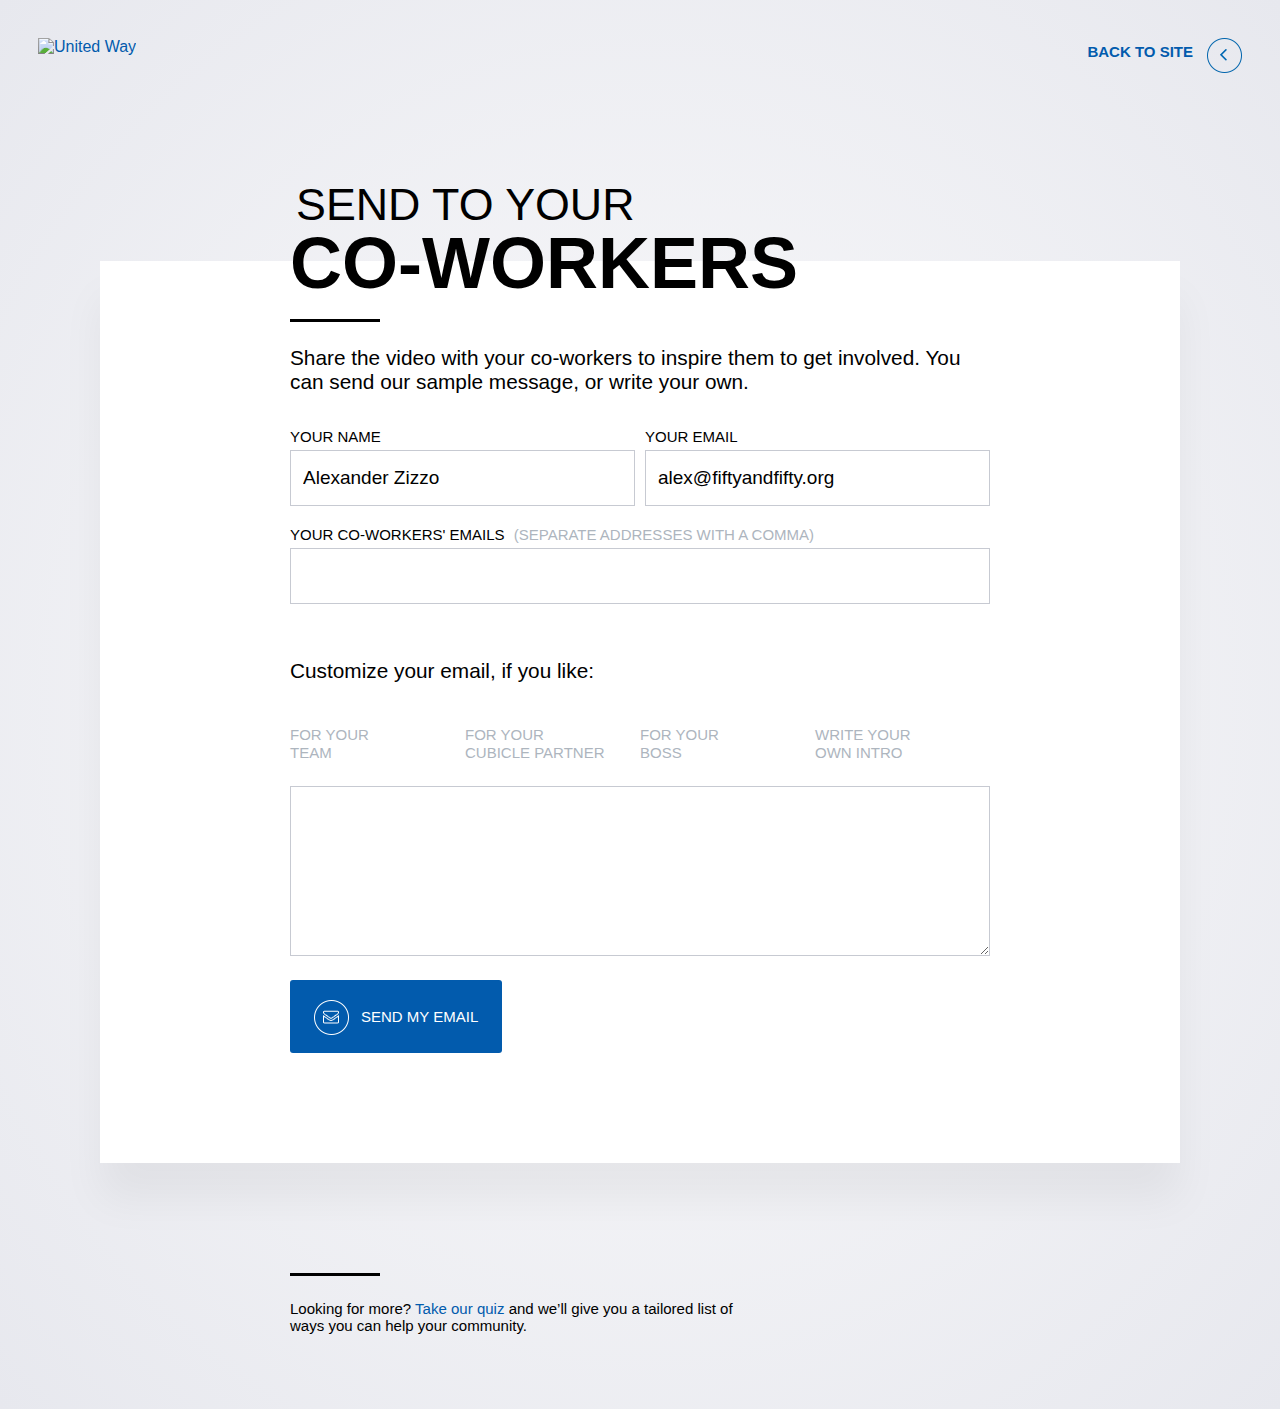
==== index.html @ 3c41276c "index" ====
<!DOCTYPE html>
<html>
<head>
  <meta charset="utf-8">
  <meta http-equiv="X-UA-Compatible" content="IE=edge">
  <title>UWW Email Template</title>
  <meta name="description" content="">
  <meta name="viewport" content="width=device-width, initial-scale=1">

  <!-- Stylesheets -->
  <link rel="stylesheet" href="style.css">

</head>
<body>


<div id="header" class="header">
  <div class="row">
    <div class="col-6">
      <a href="http://unitedway.org" class="header__logo">
        <img src="http://images.contentful.com/464hv7igjsl2/7IkcBTiaIg2Gm2mkK4gm8c/7d281970d7118f7f99c68ea3fbec78ea/logo--worldwide.png" alt="United Way">
      </a>
    </div>
    <div class="col-6 text-right">
      <div class="header__action">
        <a class="btn btn--back" href="javascript:window.history.go(-1);">
          <i></i>
          <span>Back To Site</span>
        </a>
      </div>
    </div>
  </div>
</div>


<div class="container">
  
  <div class="page">
    <div class="page__inner">
      
      <header class="page__header">
        <div class="page__title">
          <h3>SEND TO YOUR</h3>
          <h1>CO-WORKERS</h1>
          <hr>
        </div>
        <div class="page__desc">
          <h5>Share the video with your co-workers to inspire them to get involved. You can send our sample message, or write your own. </h5>
        </div>
      </header>



      <form method='post' action='http://pub.s7.exacttarget.com/llqs3euimk5'>
        <div class="row row--gutters">
          <div class="col-6 col-sm-6">
            <label for="textFromName">YOUR NAME</label>
            <input class="input input--full" type="text" id="textFromName" name="textFromName" value="Alexander Zizzo">
          </div>
          <div class="col-6 col-sm-6">
            <label for="textFromEmail">YOUR EMAIL</label>
            <input class="input input--full" type="text" id="textFromEmail" name="textFromEmail" value="alex@fiftyandfifty.org">
          </div>
        </div>
        <div class="row">
          <label for="txtEmail">YOUR CO-WORKERS' EMAILS <span>(SEPARATE ADDRESSES WITH A COMMA)</span> </label>
          <input class="input input--full" type="text" id="txtEmail" name="txtEmail">
        </div>

        <h5 class="form__subheader">Customize your email, if you like:</h5>

        <div id="presets" class="presets row">
          <div class="preset col-3 col-sm-3" data-preset-id="0">For Your <br/> Team</div>
          <div class="preset col-3 col-sm-3" data-preset-id="1">For Your <br/> Cubicle Partner</div>
          <div class="preset col-3 col-sm-3" data-preset-id="2">For Your <br/> Boss</div>
          <div class="preset col-3 col-sm-3" data-preset-id="3">Write Your <br/> Own Intro</div>
        </div>
        
        <div class="row">
          <textarea class="textarea textarea--full" placeholder="" id="txtHTML" name="txtHTML"></textarea>
        </div>

        <input type="hidden" id="txtMsgType" name="txtMsgType" value="team"/>

        <button type="submit" class="btn btn--primary btn--icon btn--submit">
          <i></i>
          <span>Send My Email</span>
        </button>
  
      </form>


    </div>
  </div>
  


</div>

<div id="footer" class="footer">
  <div class="container container--small">
    <div class="row">
      <div class="footer__left col-8 col-sm-8">
        <hr>
        <p class="footer__text">Looking for more? <a href="/quiz/">Take our quiz</a> and we’ll give you a tailored list of <br/> ways you can help your community. </p>
      </div>
      <div class="col-4 text-right"></div>
    </div>
  </div>
</div>


<script src="https://cdnjs.cloudflare.com/ajax/libs/zepto/1.2.0/zepto.min.js"></script>
<script>
  (function($){

    var $el = {
      presets: $('#presets'),
      preset: $('.preset'),

      form: {
        textarea: $('#txtHTML')
      }
    };

    var messages = [
      "Hey! \n\nOne of my favorite things about working here is being surrounded by people (like you!) who are passionate about making our community a better place to live, learn, and work. \n\nThat's why I was inspired by this video that United Way//[[LUW]] put together -- itís about how we can make life-changing moments happen for our neighbors. Together, we can fight for the education, health and financial stability of everyone in our community.  Together we can come together to make a real difference. \n\nWatch this video to learn more, and then add your name to join our team in making your moment count!",
      "Howdy there (work) neighbor! \n\nI just saw this video that United Way/[[LUW]] put together and thought youíd want to check it out, too -- itís about how we can make life-changing moments happen right here in our community. \n\nTogether, with United Way, we can fight for the health, education, and financial stability of everyone in our community.  Letís recruit more of our co-workers to join us and make a real difference! \n\nWatch this video to learn more, and then add your name to join me in making your moment count!",
      "Hey there, \n\nI appreciate your leadership on creating a culture at this company of giving back to our community. \n\nThat's why I wanted to pass along this video that United Way//[[LUW]] put together -- it shows how our organization can come together to make life-changing moments happen and make a real difference on problems from health and education to financial stability. \n\nPlease watch this video to learn more, and then add your name to lead our office in making moments that matter!",
      ""
    ];

    /**
     * Apply Preset
     * 
     * @param  {Element} element 
     * @param  {Number} i       
     */
    applyPreset = function(element, i) {
      $el.form.textarea.html( messages[i] );
      $el.presets.find('.preset').removeClass('preset--active')
      element.addClass('preset--active')
    }

    // Event binding
    $el.presets.find('.preset').on('click', function (event) {
      event.preventDefault()

      var $this = $(this),
          id    = $this.data('preset-id');

      applyPreset( $this, id );

    })

    // Set default
    applyPreset( $el.preset.eq(0), 0 );

  })(Zepto);


</script>

</body>
</html>
---- style.css ----
html {
  box-sizing: border-box;
}

*, *:before, *:after {
  box-sizing: inherit;
}

body {
  background: #fbfbfc;
  background: -moz-radial-gradient(center, ellipse cover, #fbfbfc 0%, #e7e8ee 100%);
  background: -webkit-radial-gradient(center, ellipse cover, #fbfbfc 0%, #e7e8ee 100%);
  background: radial-gradient(ellipse at center, #fbfbfc 0%, #e7e8ee 100%);
  filter: progid:DXImageTransform.Microsoft.gradient( startColorstr='#fbfbfc', endColorstr='#e7e8ee',GradientType=1 );
  font-family: "Meta Pro", "Helvetica Neue", Helvetica, Arial, sans-serif;
  font-size: 16px;
  font-weight: 300;
}

/**
 * Typography
 */
h1 {
  line-height: 1;
  margin: 0;
  font-weight: bold;
  text-transform: uppercase;
  font-size: 75px;
  font-size: 4.5em;
}

h3 {
  line-height: 1;
  margin: 0;
  text-transform: uppercase;
  font-weight: 300;
  font-size: 45px;
  font-size: 2.8em;
}

h5 {
  font-size: 21px;
  font-size: 1.3em;
  font-weight: 300;
}

p {
  font-size: 15px;
  font-size: 0.94em;
}

hr {
  width: 90px;
  height: 3px;
  border: 0;
  margin: 20px 0;
  background-color: #000000;
  display: inline-block;
}

a {
  color: #025bad;
  text-decoration: none;
}

/**
 * Grid
 */
.container {
  max-width: 1080px;
  margin: 0 auto;
}
.container.container--small {
  max-width: 700px;
}

/**
 * Columns
 */
.col-1 {
  width: 8.33333%;
  float: left;
}

.col-push-1 {
  position: relative;
  left: 8.33333%;
}

.col-pull-1 {
  position: relative;
  right: 8.33333%;
}

.col-2 {
  width: 16.66667%;
  float: left;
}

.col-push-2 {
  position: relative;
  left: 16.66667%;
}

.col-pull-2 {
  position: relative;
  right: 16.66667%;
}

.col-3 {
  width: 25%;
  float: left;
}

.col-push-3 {
  position: relative;
  left: 25%;
}

.col-pull-3 {
  position: relative;
  right: 25%;
}

.col-4 {
  width: 33.33333%;
  float: left;
}

.col-push-4 {
  position: relative;
  left: 33.33333%;
}

.col-pull-4 {
  position: relative;
  right: 33.33333%;
}

.col-5 {
  width: 41.66667%;
  float: left;
}

.col-push-5 {
  position: relative;
  left: 41.66667%;
}

.col-pull-5 {
  position: relative;
  right: 41.66667%;
}

.col-6 {
  width: 50%;
  float: left;
}

.col-push-6 {
  position: relative;
  left: 50%;
}

.col-pull-6 {
  position: relative;
  right: 50%;
}

.col-7 {
  width: 58.33333%;
  float: left;
}

.col-push-7 {
  position: relative;
  left: 58.33333%;
}

.col-pull-7 {
  position: relative;
  right: 58.33333%;
}

.col-8 {
  width: 66.66667%;
  float: left;
}

.col-push-8 {
  position: relative;
  left: 66.66667%;
}

.col-pull-8 {
  position: relative;
  right: 66.66667%;
}

.col-9 {
  width: 75%;
  float: left;
}

.col-push-9 {
  position: relative;
  left: 75%;
}

.col-pull-9 {
  position: relative;
  right: 75%;
}

.col-10 {
  width: 83.33333%;
  float: left;
}

.col-push-10 {
  position: relative;
  left: 83.33333%;
}

.col-pull-10 {
  position: relative;
  right: 83.33333%;
}

.col-11 {
  width: 91.66667%;
  float: left;
}

.col-push-11 {
  position: relative;
  left: 91.66667%;
}

.col-pull-11 {
  position: relative;
  right: 91.66667%;
}

.col-12 {
  width: 100%;
  float: left;
}

.col-push-12 {
  position: relative;
  left: 100%;
}

.col-pull-12 {
  position: relative;
  right: 100%;
}

/**
 * Rows
 */
.row {
  margin: 0 0 20px 0;
}
.row:after {
  content: "";
  display: table;
  clear: both;
}

.row--gutters {
  margin-left: -5px;
  margin-right: -5px;
}
.row--gutters:after {
  content: "";
  display: table;
  clear: both;
}
.row--gutters *[class^="col-"] {
  padding-left: 5px;
  padding-right: 5px;
}

.text-left {
  text-align: left;
}

.text-center {
  text-align: center;
}

.text-right {
  text-align: right;
}

/**
 * Header
 */
.header {
  padding: 30px;
}

.header__logo {
  display: inline-block;
}
.header__logo img {
  max-height: 50px;
  width: auto;
}

.header__action {
  display: inline-block;
  color: #025bad;
  font-weight: bold;
  text-transform: uppercase;
}

/**
 * Page
 */
.page {
  margin-top: 120px;
  margin-bottom: 90px;
  background-color: #fff;
  padding: 50px;
  box-shadow: 0px 37px 40px 0px rgba(0, 0, 0, 0.05);
}

.page__inner {
  max-width: 700px;
  margin: 0 auto;
  padding-bottom: 60px;
}

.page__header {
  position: relative;
  width: 100%;
}
.page__header h3 {
  margin-left: 6px;
}

.page__title {
  position: absolute;
  bottom: 100%;
}

/**
 * Forms
 */
.form__subheader {
  margin: 55px 0 35px 0;
}

label {
  display: block;
  font-size: 15px;
  margin: 0 0 5px 0;
}
label span {
  color: #adb5be;
  margin-left: 5px;
}

input, textarea {
  border: 1px solid #c7cad2;
  padding: 0 12px;
  font-size: 19px;
  font-weight: 300;
  color: #000000;
  font-family: "Myriad Pro", Helvetica, Arial, sans-serif;
}
input:focus, textarea:focus {
  border: 1px solid #000000;
  outline: none;
}

textarea {
  width: 100%;
  min-height: 170px;
  padding: 30px;
  font-size: 16px;
}

input {
  height: 56px;
  max-height: 56px;
}
input:focus {
  color: #025bad;
}

.input.input--full {
  width: 100%;
}

.presets {
  margin-bottom: 25px;
}

.preset {
  padding: 5px 5px 0 0;
  position: relative;
  font-size: 15px;
  line-height: 1.15;
  color: #adb5be;
  border-top: 3px solid transparent;
  text-transform: uppercase;
  cursor: pointer;
  transition: all 150ms ease-in-out;
}
.preset:before {
  transition: all 100ms ease-in-out;
}
.preset:hover {
  color: #025bad;
}
.preset:before {
  content: '';
  position: absolute;
  width: 100px;
  height: 4px;
  left: 0;
  top: -8px;
  background-color: transparent;
}
.preset.preset--active {
  color: #025bad;
}
.preset.preset--active:before {
  background-color: #025bad;
}

/**
 * Button
 */
.btn {
  border: none;
  outline: none;
  padding: 20px 24px 18px 24px;
  text-transform: uppercase;
  font-size: 15px;
  font-weight: 300;
  cursor: pointer;
  transition: all 150ms ease-in-out;
}
.btn.btn--primary {
  background-color: #025bad;
  color: #ffffff;
  border-radius: 3px;
}
.btn.btn--primary:hover {
  background-color: #025099;
}
.btn.btn--back {
  font-weight: bold;
}
.btn.btn--back:after {
  content: "";
  display: table;
  clear: both;
}
.btn.btn--back i {
  position: relative;
  float: right;
  display: inline-block;
  width: 35px;
  height: 35px;
  margin: 0 0 0 14px;
  background-position: 50% 50%;
  background-size: auto auto;
  background-image: url("[data-uri]");
}
.btn.btn--back span {
  position: relative;
  top: 5px;
  display: inline-block;
}
.btn.btn--icon:after {
  content: "";
  display: table;
  clear: both;
}
.btn.btn--icon i {
  position: relative;
  float: left;
  display: inline-block;
  width: 35px;
  height: 35px;
  margin: 0 12px 0 0;
  background-position: 50% 50%;
  background-size: auto auto;
  background-image: url("[data-uri]");
}
.btn.btn--icon span {
  position: relative;
  top: 8px;
  display: inline-block;
}

.footer {
  margin-bottom: 60px;
}

.footer__left hr {
  margin-bottom: 5px;
}

@media only screen and (min-device-width: 320px) and (max-device-width: 480px) and (-webkit-min-device-pixel-ratio: 2) {
  h1 {
    font-size: 2.3em;
  }

  h3 {
    font-size: 1.5em;
  }

  h5 {
    font-size: 1.15em;
  }

  .header {
    padding: 20px;
  }

  .header__action {
    position: relative;
    top: 8px;
    font-size: 13px;
  }

  .page {
    margin-top: 50px;
    margin-bottom: 30px;
    padding: 30px;
  }

  .page__inner {
    padding-bottom: 20px;
  }

  .col-sm-6, .col-sm-3, .col-sm-8 {
    width: 100%;
  }

  .preset {
    height: 50px;
  }
  .preset br {
    display: none;
  }

  input {
    margin-bottom: 10px;
  }

  textarea {
    padding: 15px;
  }

  .footer {
    padding: 20px;
    margin: 0;
  }
}




@font-face {
  font-family: Meta Pro;
  src: url("http://makeyourmoment.org/shared/assets/fonts/metapro/MetaPro-Light.eot");
  src: url("http://makeyourmoment.org/shared/assets/fonts/metapro/MetaPro-Light.eot?#iefix") format("embedded-opentype"), url("http://makeyourmoment.org/shared/assets/fonts/metapro/MetaPro-Light.woff") format("woff"), url("http://makeyourmoment.org/shared/assets/fonts/metapro/MetaPro-Light.ttf") format("truetype"), url("http://makeyourmoment.org/shared/assets/fonts/metapro/MetaPro-Light.svg#Meta Pro") format("svg");
  font-style: normal;
  font-weight: 300;
}
@font-face {
  font-family: Meta Pro;
  src: url("http://makeyourmoment.org/shared/assets/fonts/metapro/MetaPro-Bold.eot");
  src: url("http://makeyourmoment.org/shared/assets/fonts/metapro/MetaPro-Bold.eot?#iefix") format("embedded-opentype"), url("http://makeyourmoment.org/shared/assets/fonts/metapro/MetaPro-Bold.woff") format("woff"), url("http://makeyourmoment.org/shared/assets/fonts/metapro/MetaPro-Bold.ttf") format("truetype"), url("http://makeyourmoment.org/shared/assets/fonts/metapro/MetaPro-Bold.svg#Meta Pro") format("svg");
  font-style: normal;
  font-weight: bold;
}
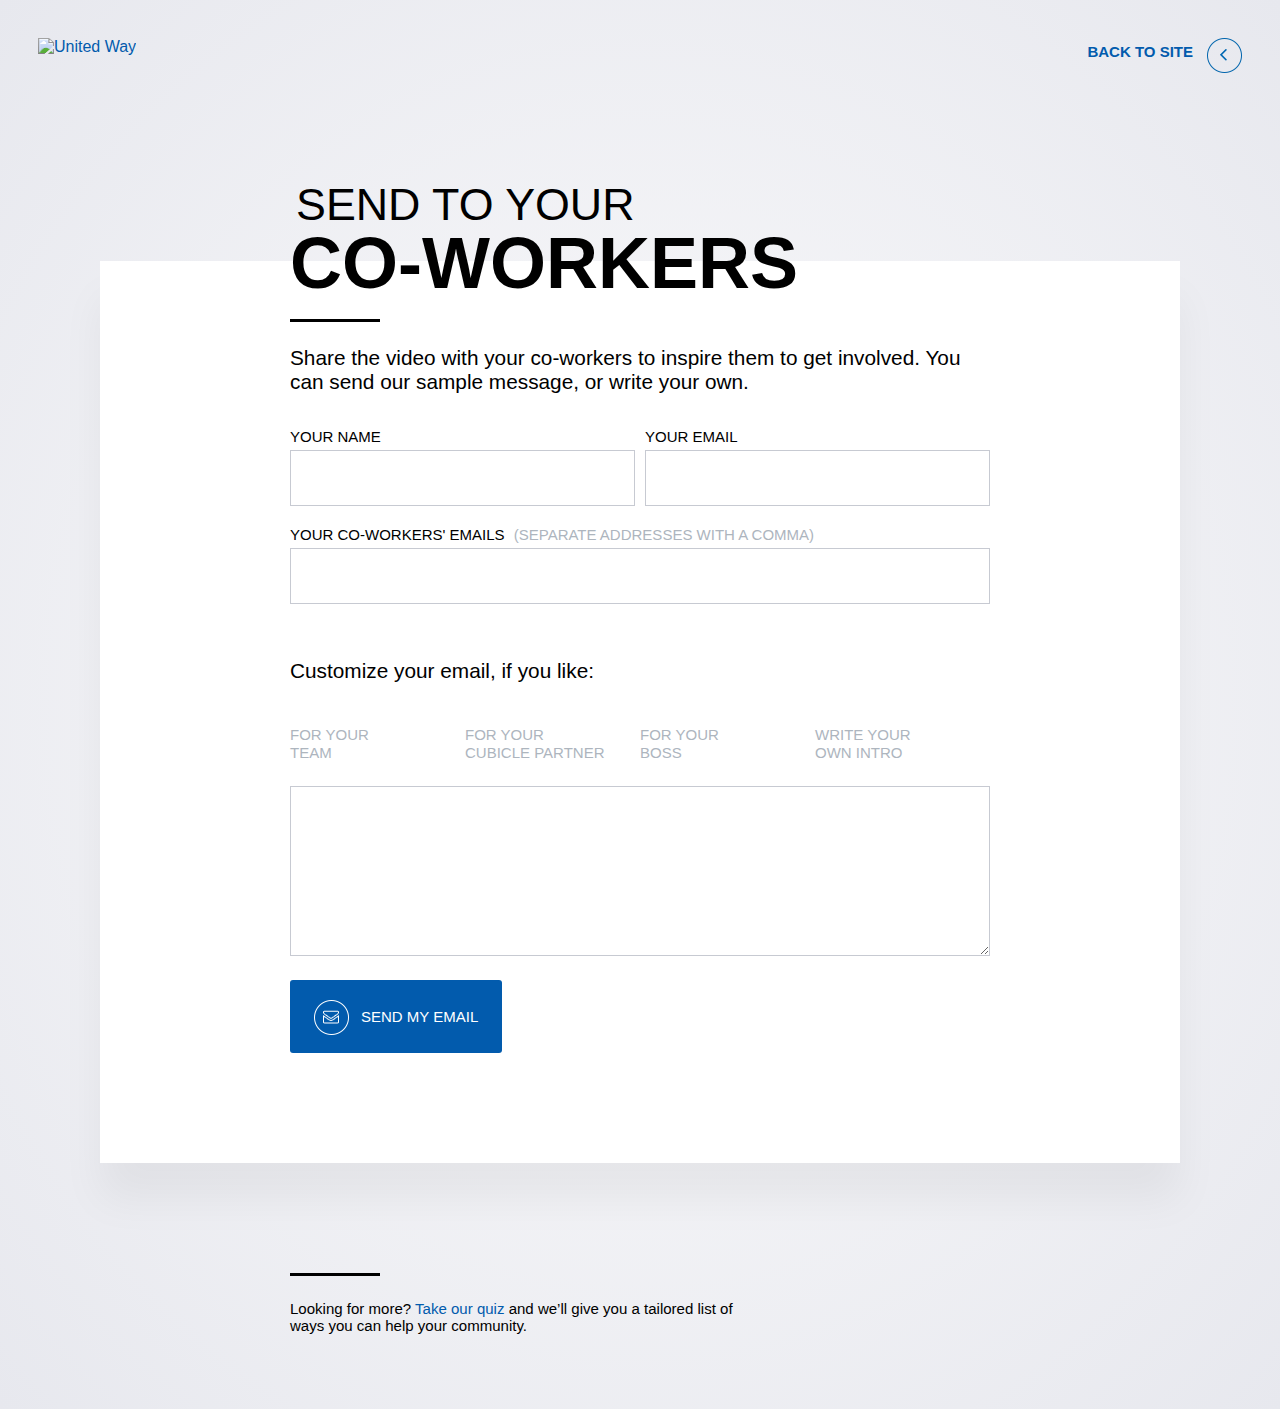
==== commit ae92af63: "Update index.html" ====
--- a/index.html
+++ b/index.html
@@ -56,11 +56,11 @@
         <div class="row row--gutters">
           <div class="col-6 col-sm-6">
             <label for="textFromName">YOUR NAME</label>
-            <input class="input input--full" type="text" id="textFromName" name="textFromName" value="Alexander Zizzo">
+            <input class="input input--full" type="text" id="textFromName" name="textFromName" value="">
           </div>
           <div class="col-6 col-sm-6">
             <label for="textFromEmail">YOUR EMAIL</label>
-            <input class="input input--full" type="text" id="textFromEmail" name="textFromEmail" value="alex@fiftyandfifty.org">
+            <input class="input input--full" type="email" id="textFromEmail" name="textFromEmail" value="">
           </div>
         </div>
         <div class="row">
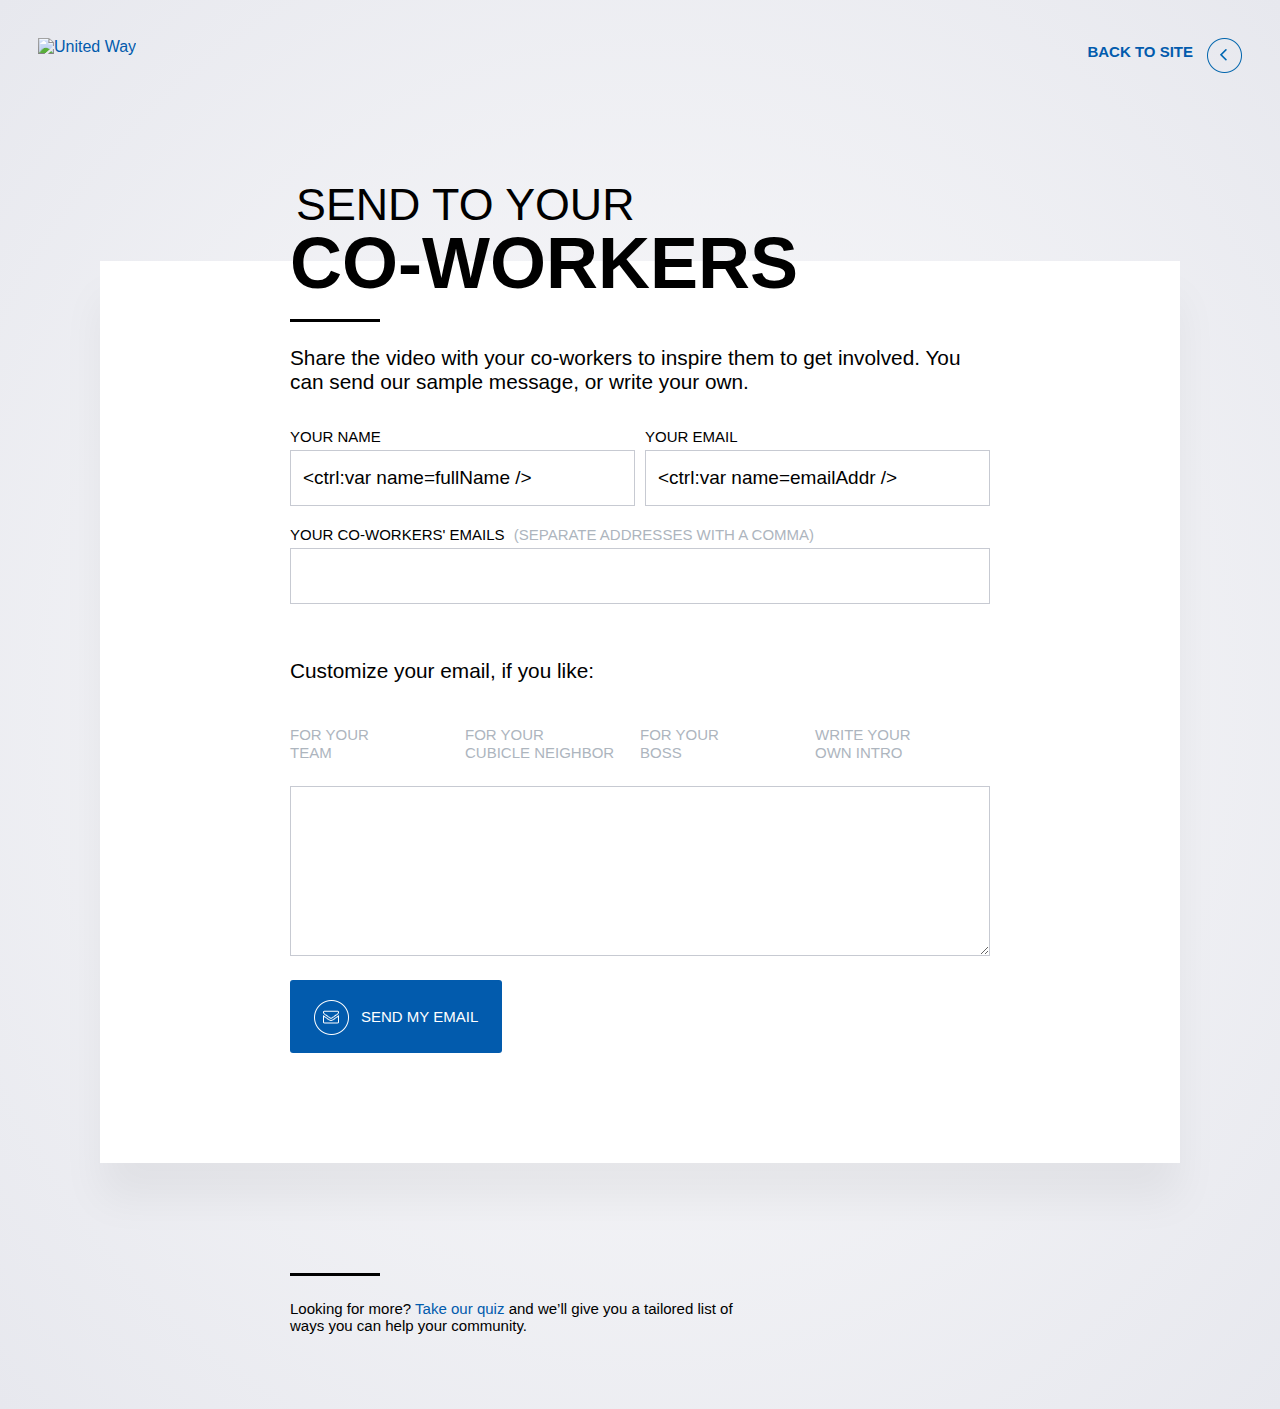
==== commit 0504d284: "copy changes" ====
--- a/index.html
+++ b/index.html
@@ -1,15 +1,601 @@
-
 <!DOCTYPE html>
 <html>
 <head>
   <meta charset="utf-8">
   <meta http-equiv="X-UA-Compatible" content="IE=edge">
-  <title>UWW Email Template</title>
+  <title>UWW Make Your Moment</title>
   <meta name="description" content="">
   <meta name="viewport" content="width=device-width, initial-scale=1">
 
   <!-- Stylesheets -->
-  <link rel="stylesheet" href="style.css">
+  <style>
+    html {
+      box-sizing: border-box;
+    }
+
+    *, *:before, *:after {
+      box-sizing: inherit;
+    }
+
+    body {
+      background: #fbfbfc;
+      background: -moz-radial-gradient(center, ellipse cover, #fbfbfc 0%, #e7e8ee 100%);
+      background: -webkit-radial-gradient(center, ellipse cover, #fbfbfc 0%, #e7e8ee 100%);
+      background: radial-gradient(ellipse at center, #fbfbfc 0%, #e7e8ee 100%);
+      filter: progid:DXImageTransform.Microsoft.gradient( startColorstr='#fbfbfc', endColorstr='#e7e8ee',GradientType=1 );
+      font-family: "Meta Pro", "Helvetica Neue", Helvetica, Arial, sans-serif;
+      font-size: 16px;
+      font-weight: 300;
+    }
+
+    /**
+     * Typography
+     */
+    h1 {
+      line-height: 1;
+      margin: 0;
+      font-weight: bold;
+      text-transform: uppercase;
+      font-size: 75px;
+      font-size: 4.5em;
+    }
+
+    h3 {
+      line-height: 1;
+      margin: 0;
+      text-transform: uppercase;
+      font-weight: 300;
+      font-size: 45px;
+      font-size: 2.8em;
+    }
+
+    h5 {
+      font-size: 21px;
+      font-size: 1.3em;
+      font-weight: 300;
+    }
+
+    p {
+      font-size: 15px;
+      font-size: 0.94em;
+    }
+
+    hr {
+      width: 90px;
+      height: 3px;
+      border: 0;
+      margin: 20px 0;
+      background-color: #000000;
+      display: inline-block;
+    }
+
+    a {
+      color: #025bad;
+      text-decoration: none;
+    }
+
+    /**
+     * Grid
+     */
+    .container {
+      max-width: 1080px;
+      margin: 0 auto;
+    }
+    .container.container--small {
+      max-width: 700px;
+    }
+
+    /**
+     * Columns
+     */
+    .col-1 {
+      width: 8.33333%;
+      float: left;
+    }
+
+    .col-push-1 {
+      position: relative;
+      left: 8.33333%;
+    }
+
+    .col-pull-1 {
+      position: relative;
+      right: 8.33333%;
+    }
+
+    .col-2 {
+      width: 16.66667%;
+      float: left;
+    }
+
+    .col-push-2 {
+      position: relative;
+      left: 16.66667%;
+    }
+
+    .col-pull-2 {
+      position: relative;
+      right: 16.66667%;
+    }
+
+    .col-3 {
+      width: 25%;
+      float: left;
+    }
+
+    .col-push-3 {
+      position: relative;
+      left: 25%;
+    }
+
+    .col-pull-3 {
+      position: relative;
+      right: 25%;
+    }
+
+    .col-4 {
+      width: 33.33333%;
+      float: left;
+    }
+
+    .col-push-4 {
+      position: relative;
+      left: 33.33333%;
+    }
+
+    .col-pull-4 {
+      position: relative;
+      right: 33.33333%;
+    }
+
+    .col-5 {
+      width: 41.66667%;
+      float: left;
+    }
+
+    .col-push-5 {
+      position: relative;
+      left: 41.66667%;
+    }
+
+    .col-pull-5 {
+      position: relative;
+      right: 41.66667%;
+    }
+
+    .col-6 {
+      width: 50%;
+      float: left;
+    }
+
+    .col-push-6 {
+      position: relative;
+      left: 50%;
+    }
+
+    .col-pull-6 {
+      position: relative;
+      right: 50%;
+    }
+
+    .col-7 {
+      width: 58.33333%;
+      float: left;
+    }
+
+    .col-push-7 {
+      position: relative;
+      left: 58.33333%;
+    }
+
+    .col-pull-7 {
+      position: relative;
+      right: 58.33333%;
+    }
+
+    .col-8 {
+      width: 66.66667%;
+      float: left;
+    }
+
+    .col-push-8 {
+      position: relative;
+      left: 66.66667%;
+    }
+
+    .col-pull-8 {
+      position: relative;
+      right: 66.66667%;
+    }
+
+    .col-9 {
+      width: 75%;
+      float: left;
+    }
+
+    .col-push-9 {
+      position: relative;
+      left: 75%;
+    }
+
+    .col-pull-9 {
+      position: relative;
+      right: 75%;
+    }
+
+    .col-10 {
+      width: 83.33333%;
+      float: left;
+    }
+
+    .col-push-10 {
+      position: relative;
+      left: 83.33333%;
+    }
+
+    .col-pull-10 {
+      position: relative;
+      right: 83.33333%;
+    }
+
+    .col-11 {
+      width: 91.66667%;
+      float: left;
+    }
+
+    .col-push-11 {
+      position: relative;
+      left: 91.66667%;
+    }
+
+    .col-pull-11 {
+      position: relative;
+      right: 91.66667%;
+    }
+
+    .col-12 {
+      width: 100%;
+      float: left;
+    }
+
+    .col-push-12 {
+      position: relative;
+      left: 100%;
+    }
+
+    .col-pull-12 {
+      position: relative;
+      right: 100%;
+    }
+
+    /**
+     * Rows
+     */
+    .row {
+      margin: 0 0 20px 0;
+    }
+    .row:after {
+      content: "";
+      display: table;
+      clear: both;
+    }
+
+    .row--gutters {
+      margin-left: -5px;
+      margin-right: -5px;
+    }
+    .row--gutters:after {
+      content: "";
+      display: table;
+      clear: both;
+    }
+    .row--gutters *[class^="col-"] {
+      padding-left: 5px;
+      padding-right: 5px;
+    }
+
+    .text-left {
+      text-align: left;
+    }
+
+    .text-center {
+      text-align: center;
+    }
+
+    .text-right {
+      text-align: right;
+    }
+
+    /**
+     * Header
+     */
+    .header {
+      padding: 30px;
+    }
+
+    .header__logo {
+      display: inline-block;
+    }
+    .header__logo img {
+      max-height: 50px;
+      width: auto;
+    }
+
+    .header__action {
+      display: inline-block;
+      color: #025bad;
+      font-weight: bold;
+      text-transform: uppercase;
+    }
+
+    /**
+     * Page
+     */
+    .page {
+      margin-top: 120px;
+      margin-bottom: 90px;
+      background-color: #fff;
+      padding: 50px;
+      box-shadow: 0px 37px 40px 0px rgba(0, 0, 0, 0.05);
+    }
+
+    .page__inner {
+      max-width: 700px;
+      margin: 0 auto;
+      padding-bottom: 60px;
+    }
+
+    .page__header {
+      position: relative;
+      width: 100%;
+    }
+    .page__header h3 {
+      margin-left: 6px;
+    }
+
+    .page__title {
+      position: absolute;
+      bottom: 100%;
+    }
+
+    /**
+     * Forms
+     */
+    .form__subheader {
+      margin: 55px 0 35px 0;
+    }
+
+    label {
+      display: block;
+      font-size: 15px;
+      margin: 0 0 5px 0;
+    }
+    label span {
+      color: #adb5be;
+      margin-left: 5px;
+    }
+
+    input, textarea {
+      border: 1px solid #c7cad2;
+      padding: 0 12px;
+      font-size: 19px;
+      font-weight: 300;
+      color: #000000;
+      font-family: "Myriad Pro", Helvetica, Arial, sans-serif;
+    }
+    input:focus, textarea:focus {
+      border: 1px solid #000000;
+      outline: none;
+    }
+
+    textarea {
+      width: 100%;
+      min-height: 170px;
+      padding: 30px;
+      font-size: 16px;
+    }
+
+    input {
+      height: 56px;
+      max-height: 56px;
+    }
+    input:focus {
+      color: #025bad;
+    }
+
+    .input.input--full {
+      width: 100%;
+    }
+
+    .presets {
+      margin-bottom: 25px;
+    }
+
+    .preset {
+      padding: 5px 5px 0 0;
+      position: relative;
+      font-size: 15px;
+      line-height: 1.15;
+      color: #adb5be;
+      border-top: 3px solid transparent;
+      text-transform: uppercase;
+      cursor: pointer;
+      transition: all 150ms ease-in-out;
+    }
+    .preset:before {
+      transition: all 100ms ease-in-out;
+    }
+    .preset:hover {
+      color: #025bad;
+    }
+    .preset:before {
+      content: '';
+      position: absolute;
+      width: 100px;
+      height: 4px;
+      left: 0;
+      top: -8px;
+      background-color: transparent;
+    }
+    .preset.preset--active {
+      color: #025bad;
+    }
+    .preset.preset--active:before {
+      background-color: #025bad;
+    }
+
+    /**
+     * Button
+     */
+    .btn {
+      border: none;
+      outline: none;
+      padding: 20px 24px 18px 24px;
+      text-transform: uppercase;
+      font-size: 15px;
+      font-weight: 300;
+      cursor: pointer;
+      transition: all 150ms ease-in-out;
+    }
+    .btn.btn--primary {
+      background-color: #025bad;
+      color: #ffffff;
+      border-radius: 3px;
+    }
+    .btn.btn--primary:hover {
+      background-color: #025099;
+    }
+    .btn.btn--back {
+      font-weight: bold;
+    }
+    .btn.btn--back:after {
+      content: "";
+      display: table;
+      clear: both;
+    }
+    .btn.btn--back i {
+      position: relative;
+      float: right;
+      display: inline-block;
+      width: 35px;
+      height: 35px;
+      margin: 0 0 0 14px;
+      background-position: 50% 50%;
+      background-size: auto auto;
+      background-image: url("[data-uri]");
+    }
+    .btn.btn--back span {
+      position: relative;
+      top: 5px;
+      display: inline-block;
+    }
+    .btn.btn--icon:after {
+      content: "";
+      display: table;
+      clear: both;
+    }
+    .btn.btn--icon i {
+      position: relative;
+      float: left;
+      display: inline-block;
+      width: 35px;
+      height: 35px;
+      margin: 0 12px 0 0;
+      background-position: 50% 50%;
+      background-size: auto auto;
+      background-image: url("[data-uri]");
+    }
+    .btn.btn--icon span {
+      position: relative;
+      top: 8px;
+      display: inline-block;
+    }
+
+    .footer {
+      margin-bottom: 60px;
+    }
+
+    .footer__left hr {
+      margin-bottom: 5px;
+    }
+
+    @media only screen and (min-device-width: 320px) and (max-device-width: 480px) and (-webkit-min-device-pixel-ratio: 2) {
+      h1 {
+        font-size: 2.3em;
+      }
+
+      h3 {
+        font-size: 1.5em;
+      }
+
+      h5 {
+        font-size: 1.15em;
+      }
+
+      .header {
+        padding: 20px;
+      }
+
+      .header__action {
+        position: relative;
+        top: 8px;
+        font-size: 13px;
+      }
+
+      .page {
+        margin-top: 50px;
+        margin-bottom: 30px;
+        padding: 30px;
+      }
+
+      .page__inner {
+        padding-bottom: 20px;
+      }
+
+      .col-sm-6, .col-sm-3, .col-sm-8 {
+        width: 100%;
+      }
+
+      .preset {
+        height: 50px;
+      }
+      .preset br {
+        display: none;
+      }
+
+      input {
+        margin-bottom: 10px;
+      }
+
+      textarea {
+        padding: 15px;
+      }
+
+      .footer {
+        padding: 20px;
+        margin: 0;
+      }
+    }
+
+
+
+
+    @font-face {
+      font-family: Meta Pro;
+      src: url("http://makeyourmoment.org/shared/assets/fonts/metapro/MetaPro-Light.eot");
+      src: url("http://makeyourmoment.org/shared/assets/fonts/metapro/MetaPro-Light.eot?#iefix") format("embedded-opentype"), url("http://makeyourmoment.org/shared/assets/fonts/metapro/MetaPro-Light.woff") format("woff"), url("http://makeyourmoment.org/shared/assets/fonts/metapro/MetaPro-Light.ttf") format("truetype"), url("http://makeyourmoment.org/shared/assets/fonts/metapro/MetaPro-Light.svg#Meta Pro") format("svg");
+      font-style: normal;
+      font-weight: 300;
+    }
+    @font-face {
+      font-family: Meta Pro;
+      src: url("http://makeyourmoment.org/shared/assets/fonts/metapro/MetaPro-Bold.eot");
+      src: url("http://makeyourmoment.org/shared/assets/fonts/metapro/MetaPro-Bold.eot?#iefix") format("embedded-opentype"), url("http://makeyourmoment.org/shared/assets/fonts/metapro/MetaPro-Bold.woff") format("woff"), url("http://makeyourmoment.org/shared/assets/fonts/metapro/MetaPro-Bold.ttf") format("truetype"), url("http://makeyourmoment.org/shared/assets/fonts/metapro/MetaPro-Bold.svg#Meta Pro") format("svg");
+      font-style: normal;
+      font-weight: bold;
+    }
+
+  </style>
 
 </head>
 <body>
@@ -56,11 +642,11 @@
         <div class="row row--gutters">
           <div class="col-6 col-sm-6">
             <label for="textFromName">YOUR NAME</label>
-            <input class="input input--full" type="text" id="textFromName" name="textFromName" value="">
+            <input class="input input--full" type="text" id="textFromName" name="textFromName" value="<ctrl:var name=fullName />">
           </div>
           <div class="col-6 col-sm-6">
             <label for="textFromEmail">YOUR EMAIL</label>
-            <input class="input input--full" type="email" id="textFromEmail" name="textFromEmail" value="">
+            <input class="input input--full" type="email" id="textFromEmail" name="textFromEmail" value="<ctrl:var name=emailAddr />">
           </div>
         </div>
         <div class="row">
@@ -72,7 +658,7 @@
 
         <div id="presets" class="presets row">
           <div class="preset col-3 col-sm-3" data-preset-id="0">For Your <br/> Team</div>
-          <div class="preset col-3 col-sm-3" data-preset-id="1">For Your <br/> Cubicle Partner</div>
+          <div class="preset col-3 col-sm-3" data-preset-id="1">For Your <br/> Cubicle Neighbor</div>
           <div class="preset col-3 col-sm-3" data-preset-id="2">For Your <br/> Boss</div>
           <div class="preset col-3 col-sm-3" data-preset-id="3">Write Your <br/> Own Intro</div>
         </div>
@@ -81,7 +667,7 @@
           <textarea class="textarea textarea--full" placeholder="" id="txtHTML" name="txtHTML"></textarea>
         </div>
 
-        <input type="hidden" id="txtMsgType" name="txtMsgType" value="team"/>
+        <input type="hidden" id="txtMsgType" name="txtMsgType" value=""/>
 
         <button type="submit" class="btn btn--primary btn--icon btn--submit">
           <i></i>
@@ -120,15 +706,28 @@
       preset: $('.preset'),
 
       form: {
-        textarea: $('#txtHTML')
+        textarea: $('#txtHTML'),
+        message_type: $('#txtMsgType')
       }
     };
 
     var messages = [
-      "Hey! \n\nOne of my favorite things about working here is being surrounded by people (like you!) who are passionate about making our community a better place to live, learn, and work. \n\nThat's why I was inspired by this video that United Way//[[LUW]] put together -- itís about how we can make life-changing moments happen for our neighbors. Together, we can fight for the education, health and financial stability of everyone in our community.  Together we can come together to make a real difference. \n\nWatch this video to learn more, and then add your name to join our team in making your moment count!",
-      "Howdy there (work) neighbor! \n\nI just saw this video that United Way/[[LUW]] put together and thought youíd want to check it out, too -- itís about how we can make life-changing moments happen right here in our community. \n\nTogether, with United Way, we can fight for the health, education, and financial stability of everyone in our community.  Letís recruit more of our co-workers to join us and make a real difference! \n\nWatch this video to learn more, and then add your name to join me in making your moment count!",
-      "Hey there, \n\nI appreciate your leadership on creating a culture at this company of giving back to our community. \n\nThat's why I wanted to pass along this video that United Way//[[LUW]] put together -- it shows how our organization can come together to make life-changing moments happen and make a real difference on problems from health and education to financial stability. \n\nPlease watch this video to learn more, and then add your name to lead our office in making moments that matter!",
-      ""
+      {
+        name: "team",
+        text: "Hey! \n\nOne of my favorite things about working here is being surrounded by people (like you!) who are passionate about making our community a better place to live, learn, and work. \n\nThat’s why I was inspired by this video that United Way//[[LUW]] put together -- it’s about how we can make life-changing moments happen all around us. ",
+      },
+      {
+        name: "cubicle",
+        text: "Hey! \n\nI just saw this video that United Way/[[LUW]] put together and thought you’d want to check it out, too -- it’s about how we can make life-changing moments happen right here in our community.",
+      },
+      {
+        name: "boss",
+        text: "Hey there, \n\nI appreciate your leadership on creating a culture at this company of giving back to our community. \n\nThat’s why I wanted to pass along this video that United Way//[[LUW]] put together -- it shows how our organization can come together to make life-changing moments happen.",
+      },
+      {
+        name: "",
+        text: ""
+      }
     ];
 
     /**
@@ -138,7 +737,9 @@
      * @param  {Number} i       
      */
     applyPreset = function(element, i) {
-      $el.form.textarea.html( messages[i] );
+
+      $el.form.textarea.html( messages[i].text );
+      $el.form.message_type.val( messages[i].name );
       $el.presets.find('.preset').removeClass('preset--active')
       element.addClass('preset--active')
     }
